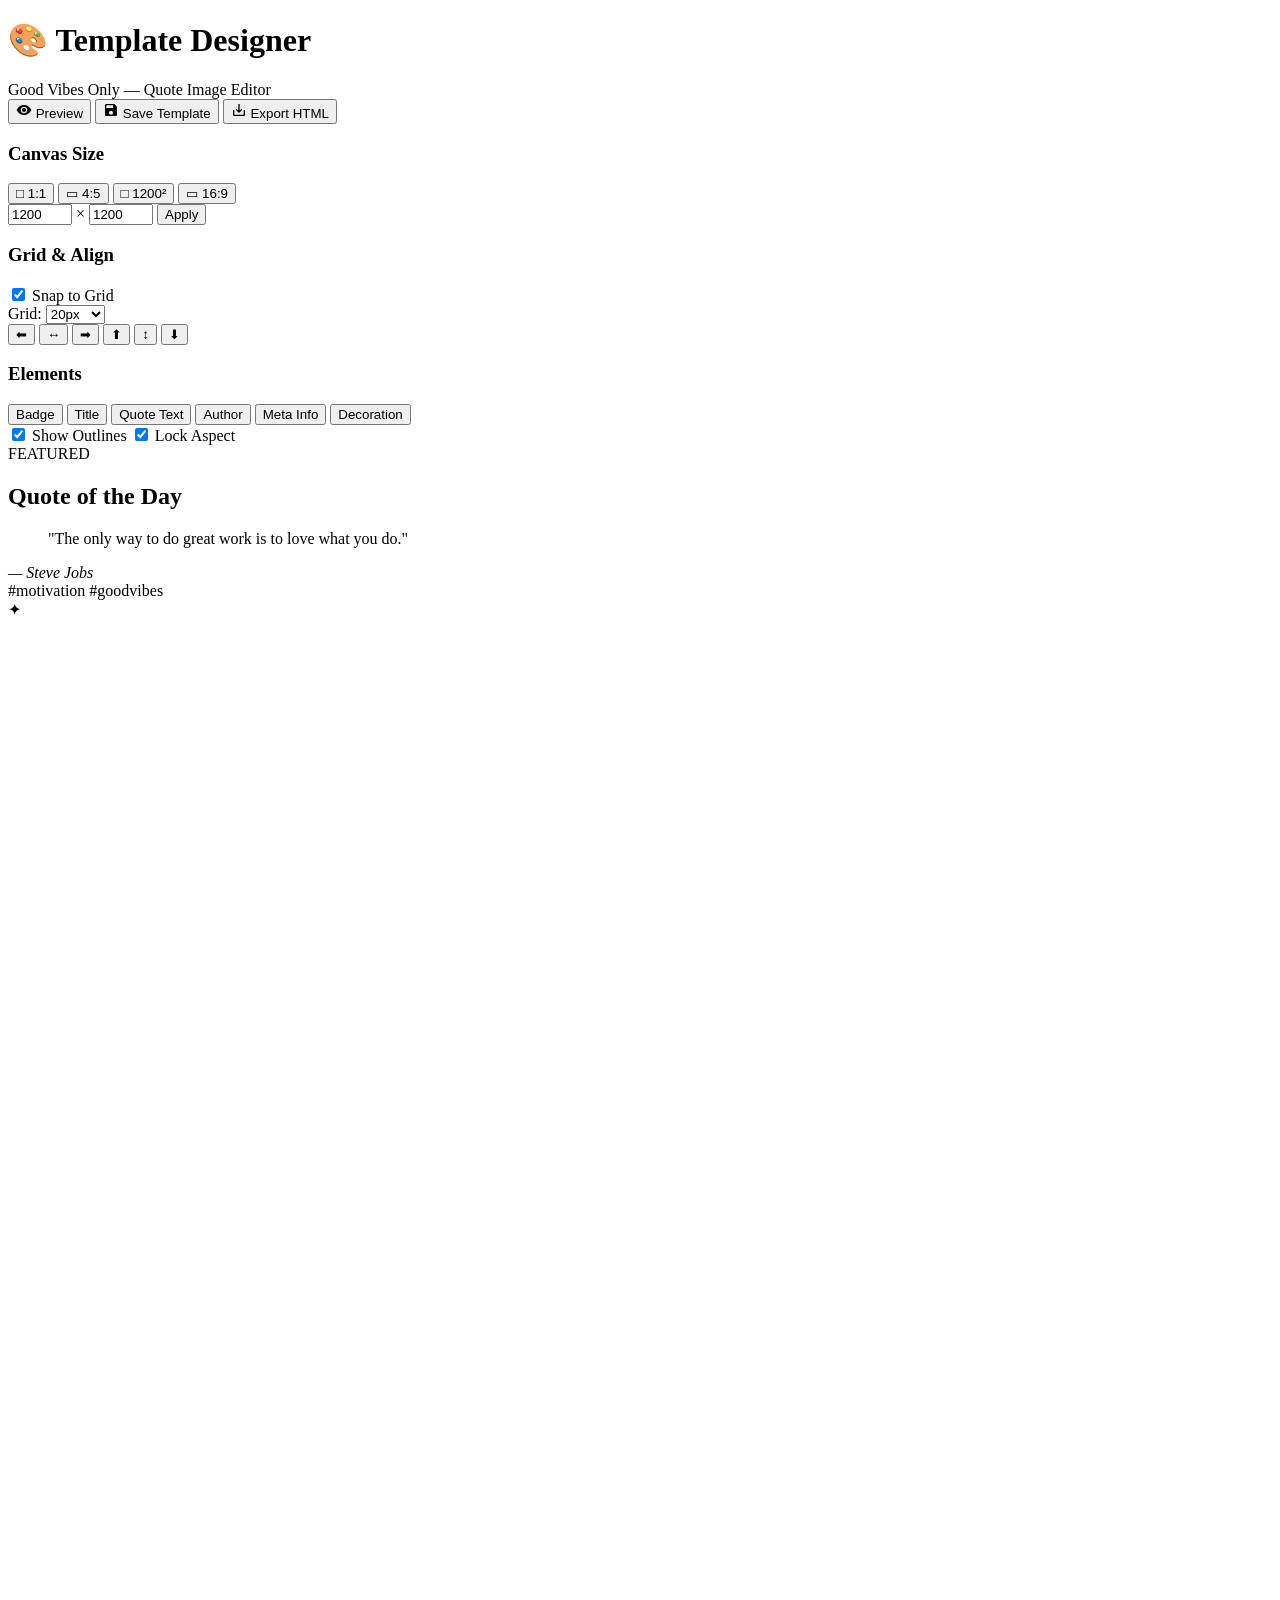
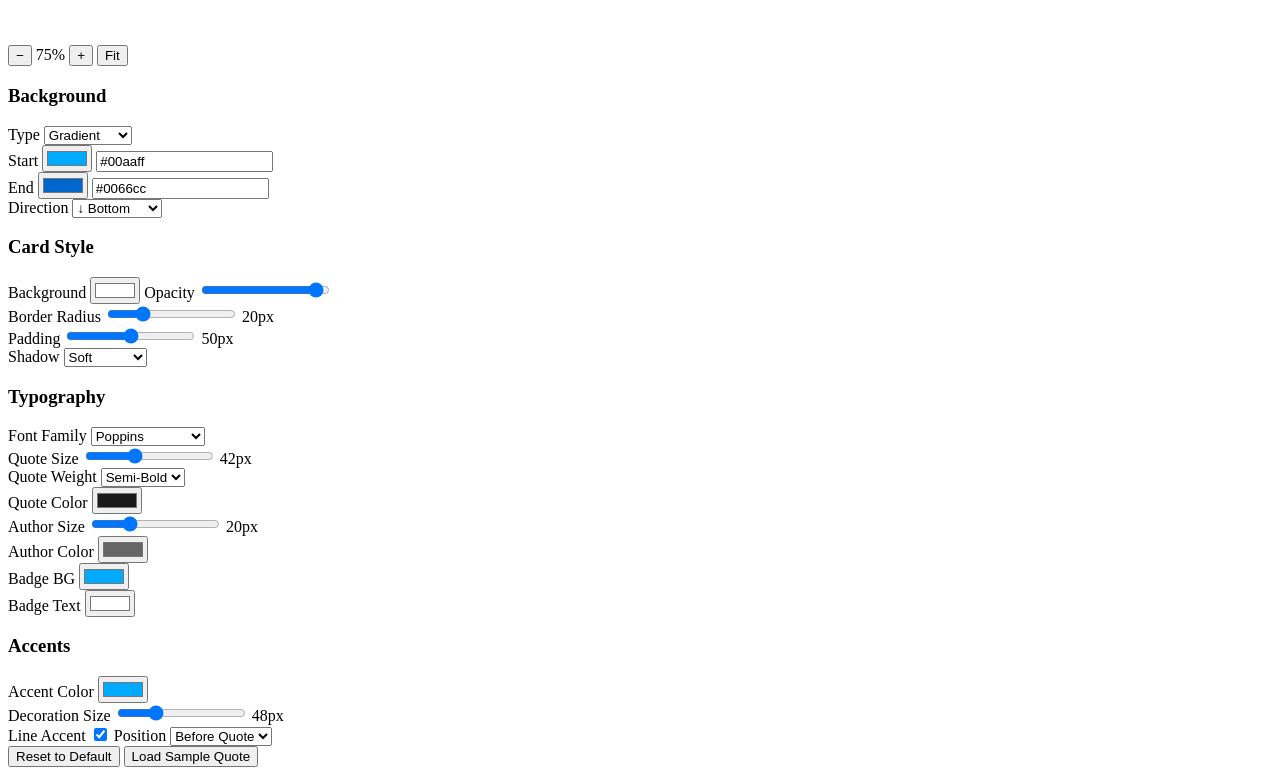
==== qotdedit.html @ 6891e1ef "Add WYSIWYG Template Designer" ====
<!DOCTYPE html>
<html lang="en" data-theme="light">
<head>
    <meta charset="UTF-8">
    <meta name="viewport" content="width=device-width, initial-scale=1.0">
    <title>Quote Image Template Designer | Good Vibes Only</title>
    
    <!-- Fonts -->
    <link href="https://fonts.googleapis.com/css2?family=Poppins:wght@300;400;500;600;700;800;900&family=Inter:wght@300;400;500;600;700&family=Playfair+Display:wght@400;500;600;700;800;900&family=Montserrat:wght@300;400;500;600;700;800&family=Lora:wght@400;500;600;700&family=Raleway:wght@300;400;500;600;700;800&display=swap" rel="stylesheet">
    
    <!-- Editor Styles -->
    <link rel="stylesheet" href="css/qotdedit.css">
</head>
<body class="editor-body">
    <!-- ===== TOP BAR ===== -->
    <header class="editor-header">
        <div class="header-left">
            <h1 class="editor-logo">🎨 Template Designer</h1>
            <span class="editor-subtitle">Good Vibes Only — Quote Image Editor</span>
        </div>
        <div class="header-right">
            <button id="btn-preview" class="btn btn-secondary">
                <svg viewBox="0 0 24 24" width="16" height="16"><path fill="currentColor" d="M12 4.5C7 4.5 2.73 7.61 1 12c1.73 4.39 6 7.5 11 7.5s9.27-3.11 11-7.5c-1.73-4.39-6-7.5-11-7.5zM12 17c-2.76 0-5-2.24-5-5s2.24-5 5-5 5 2.24 5 5-2.24 5-5 5zm0-8c-1.66 0-3 1.34-3 3s1.34 3 3 3 3-1.34 3-3-1.34-3-3-3z"/></svg>
                Preview
            </button>
            <button id="btn-save-template" class="btn btn-primary">
                <svg viewBox="0 0 24 24" width="16" height="16"><path fill="currentColor" d="M17 3H5c-1.11 0-2 .9-2 2v14c0 1.1.89 2 2 2h14c1.1 0 2-.9 2-2V7l-4-4zm-5 16c-1.66 0-3-1.34-3-3s1.34-3 3-3 3 1.34 3 3-1.34 3-3 3zm3-10H5V5h10v4z"/></svg>
                Save Template
            </button>
            <button id="btn-export" class="btn btn-accent">
                <svg viewBox="0 0 24 24" width="16" height="16"><path fill="currentColor" d="M19 12v7H5v-7H3v7c0 1.1.9 2 2 2h14c1.1 0 2-.9 2-2v-7h-2zm-6 .67l2.59-2.58L17 11.5l-5 5-5-5 1.41-1.41L11 12.67V3h2z"/></svg>
                Export HTML
            </button>
        </div>
    </header>

    <!-- ===== MAIN LAYOUT ===== -->
    <main class="editor-layout">
        
        <!-- LEFT TOOLBAR -->
        <aside class="toolbar-left">
            <div class="toolbar-section">
                <h3 class="toolbar-title">Canvas Size</h3>
                <div class="size-presets">
                    <button class="size-btn active" data-w="1080" data-h="1080">□ 1:1</button>
                    <button class="size-btn" data-w="1080" data-h="1350">▭ 4:5</button>
                    <button class="size-btn" data-w="1200" data-h="1200">□ 1200²</button>
                    <button class="size-btn" data-w="1920" data-h="1080">▭ 16:9</button>
                </div>
                <div class="custom-size">
                    <input type="number" id="canvas-w" value="1200" min="400" max="4000">
                    <span>×</span>
                    <input type="number" id="canvas-h" value="1200" min="400" max="4000">
                    <button id="apply-size" class="btn-small">Apply</button>
                </div>
            </div>

            <div class="toolbar-section">
                <h3 class="toolbar-title">Grid & Align</h3>
                <label class="toggle-label">
                    <input type="checkbox" id="snap-grid" checked>
                    <span class="toggle-switch"></span>
                    Snap to Grid
                </label>
                <div class="grid-size">
                    <label>Grid:</label>
                    <select id="grid-size-select">
                        <option value="10">10px</option>
                        <option value="20" selected>20px</option>
                        <option value="50">50px</option>
                        <option value="100">100px</option>
                    </select>
                </div>
                <div class="align-buttons">
                    <button class="align-btn" data-align="left" title="Align Left">⬅</button>
                    <button class="align-btn" data-align="center-h" title="Center Horizontal">↔</button>
                    <button class="align-btn" data-align="right" title="Align Right">➡</button>
                    <button class="align-btn" data-align="top" title="Align Top">⬆</button>
                    <button class="align-btn" data-align="center-v" title="Center Vertical">↕</button>
                    <button class="align-btn" data-align="bottom" title="Align Bottom">⬇</button>
                </div>
            </div>

            <div class="toolbar-section">
                <h3 class="toolbar-title">Elements</h3>
                <div class="element-list">
                    <button class="element-btn active" data-element="badge">Badge</button>
                    <button class="element-btn" data-element="title">Title</button>
                    <button class="element-btn" data-element="quote">Quote Text</button>
                    <button class="element-btn" data-element="author">Author</button>
                    <button class="element-btn" data-element="meta">Meta Info</button>
                    <button class="element-btn" data-element="decoration">Decoration</button>
                </div>
                <label class="toggle-label">
                    <input type="checkbox" id="show-outlines" checked>
                    <span class="toggle-switch"></span>
                    Show Outlines
                </label>
                <label class="toggle-label">
                    <input type="checkbox" id="lock-aspect" checked>
                    <span class="toggle-switch"></span>
                    Lock Aspect
                </label>
            </div>
        </aside>

        <!-- CANVAS AREA -->
        <section class="canvas-area">
            <div class="canvas-wrapper" id="canvas-wrapper">
                <div class="grid-overlay" id="grid-overlay"></div>
                <div class="design-canvas" id="design-canvas" style="width: 1200px; height: 1200px;">
                    
                    <!-- Background Layer -->
                    <div class="bg-layer" id="bg-layer"></div>
                    
                    <!-- Card Container -->
                    <div class="card-container" id="card-container" style="left: 60px; top: 60px; width: 1080px; height: 1080px;">
                        
                        <!-- Badge Element -->
                        <div class="editable-element element-badge" id="el-badge" data-element="badge" style="left: 40px; top: 40px;">
                            <span class="badge-text" contenteditable="true">FEATURED</span>
                        </div>
                        
                        <!-- Title Element -->
                        <div class="editable-element element-title" id="el-title" data-element="title" style="left: 40px; top: 100px;">
                            <h2 class="title-text" contenteditable="true">Quote of the Day</h2>
                        </div>
                        
                        <!-- Quote Text Element -->
                        <div class="editable-element element-quote" id="el-quote" data-element="quote" style="left: 60px; top: 200px; width: 960px;">
                            <blockquote class="quote-text" contenteditable="true">"The only way to do great work is to love what you do."</blockquote>
                        </div>
                        
                        <!-- Author Element -->
                        <div class="editable-element element-author" id="el-author" data-element="author" style="left: 60px; bottom: 200px;">
                            <cite class="author-text" contenteditable="true">— Steve Jobs</cite>
                        </div>
                        
                        <!-- Meta Info Element -->
                        <div class="editable-element element-meta" id="el-meta" data-element="meta" style="left: 60px; bottom: 120px;">
                            <span class="meta-text" contenteditable="true">#motivation #goodvibes</span>
                        </div>
                        
                        <!-- Decoration Element -->
                        <div class="editable-element element-decoration" id="el-decoration" data-element="decoration" style="right: 40px; bottom: 40px;">
                            <span class="deco-text" contenteditable="true">✦</span>
                        </div>
                    </div>
                </div>
            </div>
            
            <!-- Zoom Controls -->
            <div class="zoom-controls">
                <button id="zoom-out" class="zoom-btn">−</button>
                <span id="zoom-level">75%</span>
                <button id="zoom-in" class="zoom-btn">+</button>
                <button id="zoom-fit" class="zoom-btn small">Fit</button>
            </div>
        </section>

        <!-- RIGHT PANEL - PROPERTIES -->
        <aside class="properties-panel">
            <div class="panel-section">
                <h3 class="panel-title">Background</h3>
                <div class="prop-group">
                    <label>Type</label>
                    <select id="bg-type">
                        <option value="solid">Solid Color</option>
                        <option value="gradient" selected>Gradient</option>
                        <option value="image">Image</option>
                    </select>
                </div>
                <div class="prop-group bg-solid-group" style="display:none;">
                    <label>Color</label>
                    <input type="color" id="bg-color" value="#00aaff">
                </div>
                <div class="prop-group bg-gradient-group">
                    <div class="gradient-row">
                        <label>Start</label>
                        <input type="color" id="grad-start" value="#00aaff">
                        <input type="text" id="grad-start-hex" value="#00aaff" class="hex-input">
                    </div>
                    <div class="gradient-row">
                        <label>End</label>
                        <input type="color" id="grad-end" value="#0066cc">
                        <input type="text" id="grad-end-hex" value="#0066cc" class="hex-input">
                    </div>
                    <div class="gradient-row">
                        <label>Direction</label>
                        <select id="grad-direction">
                            <option value="180deg" selected>↓ Bottom</option>
                            <option value="0deg">↑ Top</option>
                            <option value="90deg">→ Right</option>
                            <option value="270deg">← Left</option>
                            <option value="135deg">↘ Diagonal</option>
                            <option value="45deg">↗ Diagonal</option>
                            <option value="radial">◉ Radial</option>
                        </select>
                    </div>
                </div>
            </div>

            <div class="panel-section">
                <h3 class="panel-title">Card Style</h3>
                <div class="prop-group">
                    <label>Background</label>
                    <input type="color" id="card-bg" value="#ffffff">
                    <label class="small-label">Opacity</label>
                    <input type="range" id="card-opacity" min="0" max="100" value="95">
                </div>
                <div class="prop-group">
                    <label>Border Radius</label>
                    <input type="range" id="card-radius" min="0" max="80" value="20">
                    <span class="range-value" id="card-radius-val">20px</span>
                </div>
                <div class="prop-group">
                    <label>Padding</label>
                    <input type="range" id="card-padding" min="0" max="100" value="50">
                    <span class="range-value" id="card-padding-val">50px</span>
                </div>
                <div class="prop-group">
                    <label>Shadow</label>
                    <select id="card-shadow">
                        <option value="none">None</option>
                        <option value="0 10px 40px rgba(0,0,0,0.15)" selected>Soft</option>
                        <option value="0 20px 60px rgba(0,0,0,0.25)">Strong</option>
                        <option value="0 4px 20px rgba(0,0,0,0.1)">Subtle</option>
                        <option value="0 0 0 4px rgba(0,170,255,0.3)">Glow Blue</option>
                        <option value="inset 0 2px 10px rgba(0,0,0,0.1)">Inset</option>
                    </select>
                </div>
            </div>

            <div class="panel-section">
                <h3 class="panel-title">Typography</h3>
                <div class="prop-group">
                    <label>Font Family</label>
                    <select id="font-family">
                        <option value="'Poppins', sans-serif" selected>Poppins</option>
                        <option value="'Inter', sans-serif">Inter</option>
                        <option value="'Playfair Display', serif">Playfair Display</option>
                        <option value="'Montserrat', sans-serif">Montserrat</option>
                        <option value="'Lora', serif">Lora</option>
                        <option value="'Raleway', sans-serif">Raleway</option>
                    </select>
                </div>
                
                <!-- Quote Text Props -->
                <div class="prop-group">
                    <label>Quote Size</label>
                    <input type="range" id="quote-size" min="24" max="72" value="42">
                    <span class="range-value" id="quote-size-val">42px</span>
                </div>
                <div class="prop-group">
                    <label>Quote Weight</label>
                    <select id="quote-weight">
                        <option value="300">Light</option>
                        <option value="400">Regular</option>
                        <option value="500">Medium</option>
                        <option value="600" selected>Semi-Bold</option>
                        <option value="700">Bold</option>
                        <option value="800">Extra Bold</option>
                    </select>
                </div>
                <div class="prop-group">
                    <label>Quote Color</label>
                    <input type="color" id="quote-color" value="#1a1a1a">
                </div>
                
                <!-- Author Props -->
                <div class="prop-group">
                    <label>Author Size</label>
                    <input type="range" id="author-size" min="14" max="36" value="20">
                    <span class="range-value" id="author-size-val">20px</span>
                </div>
                <div class="prop-group">
                    <label>Author Color</label>
                    <input type="color" id="author-color" value="#666666">
                </div>
                
                <!-- Badge Props -->
                <div class="prop-group">
                    <label>Badge BG</label>
                    <input type="color" id="badge-bg" value="#00aaff">
                </div>
                <div class="prop-group">
                    <label>Badge Text</label>
                    <input type="color" id="badge-color" value="#ffffff">
                </div>
            </div>

            <div class="panel-section">
                <h3 class="panel-title">Accents</h3>
                <div class="prop-group">
                    <label>Accent Color</label>
                    <input type="color" id="accent-color" value="#00aaff">
                </div>
                <div class="prop-group">
                    <label>Decoration Size</label>
                    <input type="range" id="deco-size" min="20" max="120" value="48">
                    <span class="range-value" id="deco-size-val">48px</span>
                </div>
                <div class="prop-group">
                    <label>Line Accent</label>
                    <input type="checkbox" id="show-line" checked>
                    <label class="small-label">Position</label>
                    <select id="line-position">
                        <option value="before" selected>Before Quote</option>
                        <option value="after">After Quote</option>
                        <option value="none">Hidden</option>
                    </select>
                </div>
            </div>

            <div class="panel-section actions-section">
                <button id="btn-reset" class="btn btn-outline btn-block">Reset to Default</button>
                <button id="btn-load-sample" class="btn btn-outline btn-block">Load Sample Quote</button>
            </div>
        </aside>
    </main>

    <!-- Toast Notification -->
    <div class="toast-notification" id="toast">
        <span id="toast-msg"></span>
    </div>

    <!-- Preview Modal -->
    <div class="modal-overlay" id="preview-modal" style="display:none;">
        <div class="modal-content">
            <div class="modal-header">
                <h3>Template Preview</h3>
                <button class="modal-close" id="close-preview">&times;</button>
            </div>
            <div class="modal-body" id="preview-container"></div>
            <div class="modal-footer">
                <button id="download-preview" class="btn btn-primary">Download as PNG</button>
            </div>
        </div>
    </div>

    <!-- Scripts -->
    <script src="js/qotdedit.js"></script>
</body>
</html>
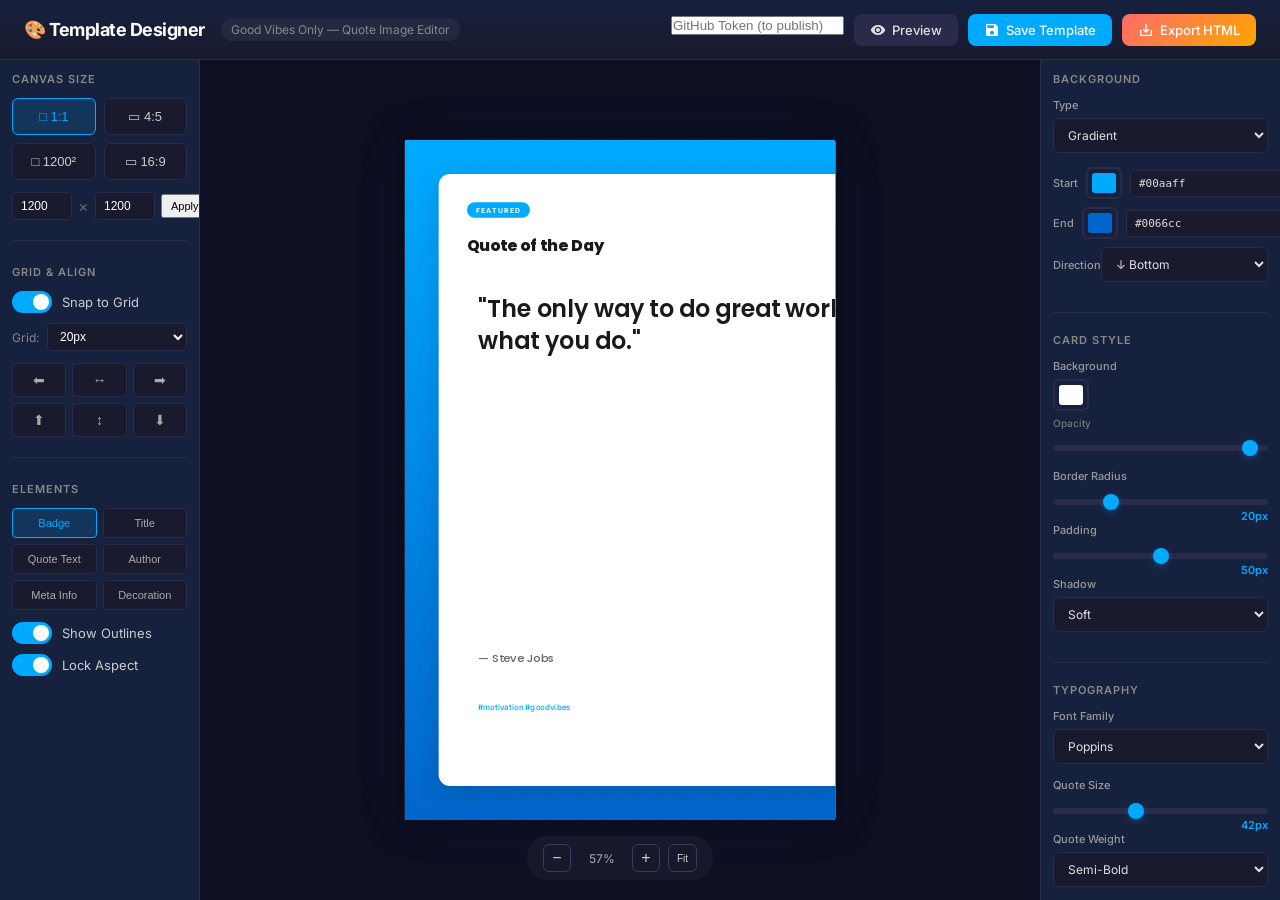
==== commit 1f968da8: "Add GitHub token input for publishing" ====
--- a/qotdedit.html
+++ b/qotdedit.html
@@ -19,6 +19,9 @@
             <span class="editor-subtitle">Good Vibes Only — Quote Image Editor</span>
         </div>
         <div class="header-right">
+            <div class="token-input-wrapper" title="Enter GitHub PAT to publish template for ALL visitors">
+                <input type="password" id="github-token" placeholder="GitHub Token (to publish)" class="token-input">
+            </div>
             <button id="btn-preview" class="btn btn-secondary">
                 <svg viewBox="0 0 24 24" width="16" height="16"><path fill="currentColor" d="M12 4.5C7 4.5 2.73 7.61 1 12c1.73 4.39 6 7.5 11 7.5s9.27-3.11 11-7.5c-1.73-4.39-6-7.5-11-7.5zM12 17c-2.76 0-5-2.24-5-5s2.24-5 5-5 5 2.24 5 5-2.24 5-5 5zm0-8c-1.66 0-3 1.34-3 3s1.34 3 3 3 3-1.34 3-3-1.34-3-3-3z"/></svg>
                 Preview
--- a/css/qotdedit.css
+++ b/css/qotdedit.css
@@ -0,0 +1,681 @@
+/* ============================================
+   QOTD Template Designer — Editor Styles
+   Professional WYSIWYG Interface
+   ============================================ */
+
+/* ===== CSS RESET & BASE ===== */
+*, *::before, *::after {
+    box-sizing: border-box;
+    margin: 0;
+    padding: 0;
+}
+
+.editor-body {
+    font-family: 'Inter', -apple-system, BlinkMacSystemFont, sans-serif;
+    background: #1a1a2e;
+    color: #e0e0e0;
+    min-height: 100vh;
+    overflow: hidden;
+}
+
+/* ===== HEADER ===== */
+.editor-header {
+    display: flex;
+    justify-content: space-between;
+    align-items: center;
+    padding: 12px 24px;
+    background: linear-gradient(180deg, #16213e 0%, #1a1a2e 100%);
+    border-bottom: 1px solid #2a2a4a;
+    height: 60px;
+}
+
+.header-left {
+    display: flex;
+    align-items: center;
+    gap: 16px;
+}
+
+.editor-logo {
+    font-size: 18px;
+    font-weight: 700;
+    color: #fff;
+    letter-spacing: -0.5px;
+}
+
+.editor-subtitle {
+    font-size: 12px;
+    color: #888;
+    background: rgba(255,255,255,0.05);
+    padding: 4px 10px;
+    border-radius: 12px;
+}
+
+.header-right {
+    display: flex;
+    gap: 10px;
+}
+
+/* ===== BUTTONS ===== */
+.btn {
+    display: inline-flex;
+    align-items: center;
+    gap: 6px;
+    padding: 8px 16px;
+    border: none;
+    border-radius: 8px;
+    font-family: inherit;
+    font-size: 13px;
+    font-weight: 500;
+    cursor: pointer;
+    transition: all 0.15s ease;
+}
+
+.btn-primary {
+    background: #00aaff;
+    color: #fff;
+}
+.btn-primary:hover { background: #0090dd; }
+
+.btn-secondary {
+    background: #2a2a4a;
+    color: #e0e0e0;
+}
+.btn-secondary:hover { background: #3a3a5a; }
+
+.btn-accent {
+    background: linear-gradient(135deg, #ff6b6b 0%, #ffa500 100%);
+    color: #fff;
+}
+.btn-accent:hover { opacity: 0.9; }
+
+.btn-outline {
+    background: transparent;
+    border: 1px solid #3a3a5a;
+    color: #e0e0e0;
+}
+.btn-outline:hover { 
+    background: rgba(255,255,255,0.05);
+    border-color: #5a5a7a;
+}
+
+.btn-block { width: 100%; justify-content: center; }
+.btn-small { padding: 4px 8px; font-size: 11px; }
+
+/* ===== MAIN LAYOUT ===== */
+.editor-layout {
+    display: grid;
+    grid-template-columns: 240px 1fr 280px;
+    height: calc(100vh - 60px);
+}
+
+/* ===== TOOLBAR LEFT ===== */
+.toolbar-left {
+    background: #16213e;
+    border-right: 1px solid #2a2a4a;
+    padding: 16px;
+    overflow-y: auto;
+}
+
+.toolbar-section {
+    margin-bottom: 24px;
+    padding-bottom: 20px;
+    border-bottom: 1px solid #2a2a4a;
+}
+.toolbar-section:last-child { border-bottom: none; margin-bottom: 0; }
+
+.toolbar-title {
+    font-size: 11px;
+    text-transform: uppercase;
+    letter-spacing: 1px;
+    color: #888;
+    margin-bottom: 12px;
+    font-weight: 600;
+}
+
+/* Size Presets */
+.size-presets {
+    display: grid;
+    grid-template-columns: repeat(2, 1fr);
+    gap: 8px;
+    margin-bottom: 12px;
+}
+
+.size-btn {
+    padding: 10px;
+    background: #1a1a2e;
+    border: 1px solid #2a2a4a;
+    border-radius: 6px;
+    color: #ccc;
+    font-size: 13px;
+    cursor: pointer;
+    transition: all 0.15s ease;
+}
+.size-btn:hover { border-color: #00aaff; }
+.size-btn.active {
+    background: rgba(0,170,255,0.15);
+    border-color: #00aaff;
+    color: #00aaff;
+}
+
+.custom-size {
+    display: flex;
+    align-items: center;
+    gap: 6px;
+}
+.custom-size input[type="number"] {
+    width: 60px;
+    padding: 6px 8px;
+    background: #1a1a2e;
+    border: 1px solid #2a2a4a;
+    border-radius: 4px;
+    color: #fff;
+    font-size: 12px;
+}
+.custom-size span { color: #666; }
+
+/* Toggle Switch */
+.toggle-label {
+    display: flex;
+    align-items: center;
+    gap: 10px;
+    font-size: 13px;
+    color: #ccc;
+    cursor: pointer;
+    margin-bottom: 10px;
+}
+.toggle-label input { display: none; }
+
+.toggle-switch {
+    width: 40px;
+    height: 22px;
+    background: #2a2a4a;
+    border-radius: 11px;
+    position: relative;
+    transition: background 0.2s;
+}
+.toggle-switch::after {
+    content: '';
+    position: absolute;
+    width: 16px;
+    height: 16px;
+    background: #fff;
+    border-radius: 50%;
+    top: 3px;
+    left: 3px;
+    transition: transform 0.2s;
+}
+input:checked + .toggle-switch { background: #00aaff; }
+input:checked + .toggle-switch::after { transform: translateX(18px); }
+
+.grid-size {
+    display: flex;
+    align-items: center;
+    gap: 8px;
+    margin-bottom: 12px;
+    font-size: 12px;
+    color: #888;
+}
+.grid-size select {
+    flex: 1;
+    padding: 5px 8px;
+    background: #1a1a2e;
+    border: 1px solid #2a2a4a;
+    border-radius: 4px;
+    color: #fff;
+    font-size: 12px;
+}
+
+/* Align Buttons */
+.align-buttons {
+    display: grid;
+    grid-template-columns: repeat(3, 1fr);
+    gap: 6px;
+}
+.align-btn {
+    padding: 8px;
+    background: #1a1a2e;
+    border: 1px solid #2a2a4a;
+    border-radius: 4px;
+    color: #aaa;
+    font-size: 14px;
+    cursor: pointer;
+    transition: all 0.15s;
+}
+.align-btn:hover { 
+    background: rgba(0,170,255,0.1); 
+    border-color: #00aaff;
+    color: #00aaff;
+}
+
+/* Element List */
+.element-list {
+    display: grid;
+    grid-template-columns: repeat(2, 1fr);
+    gap: 6px;
+    margin-bottom: 12px;
+}
+.element-btn {
+    padding: 8px;
+    background: #1a1a2e;
+    border: 1px solid #2a2a4a;
+    border-radius: 4px;
+    color: #aaa;
+    font-size: 11px;
+    cursor: pointer;
+    transition: all 0.15s;
+}
+.element-btn:hover { border-color: #5a5a7a; }
+.element-btn.active {
+    background: rgba(0,170,255,0.15);
+    border-color: #00aaff;
+    color: #00aaff;
+}
+
+/* ===== CANVAS AREA ===== */
+.canvas-area {
+    background: #0f0f23;
+    display: flex;
+    align-items: center;
+    justify-content: center;
+    position: relative;
+    overflow: hidden;
+    padding: 40px;
+}
+
+.canvas-wrapper {
+    position: relative;
+    box-shadow: 0 0 60px rgba(0,0,0,0.5), 0 0 120px rgba(0,170,255,0.05);
+    border-radius: 4px;
+    overflow: hidden;
+    transform-origin: center center;
+    transition: transform 0.2s ease;
+}
+
+/* Grid Overlay */
+.grid-overlay {
+    position: absolute;
+    inset: 0;
+    pointer-events: none;
+    z-index: 1;
+    opacity: 0.15;
+    background-image: 
+        linear-gradient(rgba(255,255,255,0.08) 1px, transparent 1px),
+        linear-gradient(90deg, rgba(255,255,255,0.08) 1px, transparent 1px);
+    background-size: 20px 20px;
+}
+
+/* Design Canvas */
+.design-canvas {
+    position: relative;
+    background: #ffffff;
+    overflow: hidden;
+}
+
+/* Background Layer */
+.bg-layer {
+    position: absolute;
+    inset: 0;
+    background: linear-gradient(180deg, #00aaff 0%, #0066cc 100%);
+    z-index: 0;
+}
+
+/* Card Container */
+.card-container {
+    position: absolute;
+    background: rgba(255,255,255,0.95);
+    border-radius: 20px;
+    box-shadow: 0 10px 40px rgba(0,0,0,0.15);
+    z-index: 2;
+}
+
+/* Editable Elements */
+.editable-element {
+    position: absolute;
+    cursor: move;
+    user-select: none;
+    z-index: 10;
+    padding: 8px;
+    border: 2px dashed transparent;
+    transition: border-color 0.15s;
+}
+.editable-element:hover,
+.editable-element.selected {
+    border-color: #00aaff;
+    background: rgba(0,170,255,0.03);
+}
+.editable-element.dragging {
+    opacity: 0.7;
+    z-index: 100;
+    border-style: solid;
+    border-color: #ffa500;
+}
+
+/* Resize Handles */
+.editable-element::before,
+.editable-element::after {
+    content: '';
+    position: absolute;
+    width: 10px;
+    height: 10px;
+    background: #00aaff;
+    border: 2px solid #fff;
+    border-radius: 50%;
+    bottom: -5px;
+    right: -5px;
+    cursor: se-resize;
+    opacity: 0;
+    transition: opacity 0.15s;
+}
+.editable-element.selected::before,
+.editable-element.selected::after { opacity: 1; }
+.editable-element::after {
+    bottom: auto;
+    top: -5px;
+    right: auto;
+    left: -5px;
+    cursor: nw-resize;
+}
+
+/* Element Types */
+.element-badge { z-index: 15; }
+.badge-text {
+    display: inline-block;
+    background: #00aaff;
+    color: #fff;
+    padding: 6px 16px;
+    border-radius: 20px;
+    font-size: 12px;
+    font-weight: 700;
+    letter-spacing: 2px;
+    text-transform: uppercase;
+}
+
+.element-title .title-text {
+    font-family: 'Poppins', sans-serif;
+    font-size: 28px;
+    font-weight: 800;
+    color: #1a1a1a;
+    line-height: 1.2;
+    outline: none;
+}
+
+.element-quote .quote-text {
+    font-family: 'Poppins', sans-serif;
+    font-size: 42px;
+    font-weight: 600;
+    color: #1a1a1a;
+    line-height: 1.35;
+    outline: none;
+    word-wrap: break-word;
+}
+
+.element-author .author-text {
+    font-family: 'Inter', sans-serif;
+    font-size: 20px;
+    font-weight: 500;
+    color: #666666;
+    font-style: normal;
+    outline: none;
+}
+
+.element-meta .meta-text {
+    font-family: 'Inter', sans-serif;
+    font-size: 14px;
+    font-weight: 500;
+    color: #00aaff;
+    outline: none;
+}
+
+.element-decoration .deco-text {
+    font-size: 48px;
+    color: rgba(0,170,255,0.3);
+    outline: none;
+}
+
+/* Zoom Controls */
+.zoom-controls {
+    position: absolute;
+    bottom: 20px;
+    left: 50%;
+    transform: translateX(-50%);
+    display: flex;
+    align-items: center;
+    gap: 8px;
+    background: rgba(26,26,46,0.9);
+    padding: 8px 16px;
+    border-radius: 20px;
+    backdrop-filter: blur(10px);
+}
+.zoom-btn {
+    width: 28px;
+    height: 28px;
+    background: transparent;
+    border: 1px solid #3a3a5a;
+    border-radius: 6px;
+    color: #ccc;
+    font-size: 16px;
+    cursor: pointer;
+}
+.zoom-btn:hover { background: #2a2a4a; color: #fff; }
+.zoom-btn.small { font-size: 10px; width: auto; padding: 0 8px; }
+#zoom-level { 
+    min-width: 45px; 
+    text-align: center; 
+    font-size: 12px; 
+    color: #aaa;
+}
+
+/* ===== PROPERTIES PANEL ===== */
+.properties-panel {
+    background: #16213e;
+    border-left: 1px solid #2a2a4a;
+    padding: 16px;
+    overflow-y: auto;
+}
+
+.panel-section {
+    margin-bottom: 20px;
+    padding-bottom: 16px;
+    border-bottom: 1px solid #2a2a4a;
+}
+.panel-section:last-child { border-bottom: none; }
+
+.panel-title {
+    font-size: 11px;
+    text-transform: uppercase;
+    letter-spacing: 1px;
+    color: #888;
+    margin-bottom: 12px;
+    font-weight: 600;
+}
+
+.prop-group {
+    margin-bottom: 14px;
+}
+.prop-group label {
+    display: block;
+    font-size: 11px;
+    color: #999;
+    margin-bottom: 6px;
+    font-weight: 500;
+}
+.small-label {
+    font-size: 10px !important;
+    color: #777 !important;
+    margin-top: 6px !important;
+}
+
+.prop-group input[type="color"] {
+    width: 36px;
+    height: 32px;
+    border: 2px solid #2a2a4a;
+    border-radius: 6px;
+    cursor: pointer;
+    background: transparent;
+    padding: 2px;
+}
+.prop-group input[type="color"]::-webkit-color-swatch-wrapper { padding: 2px; }
+.prop-group input[type="color"]::-webkit-color-swatch { border: none; border-radius: 3px; }
+
+.prop-group select {
+    width: 100%;
+    padding: 8px 10px;
+    background: #1a1a2e;
+    border: 1px solid #2a2a4a;
+    border-radius: 6px;
+    color: #e0e0e0;
+    font-size: 12px;
+    font-family: inherit;
+    cursor: pointer;
+}
+.prop-group select:focus { border-color: #00aaff; outline: none; }
+
+.prop-group input[type="range"] {
+    width: 100%;
+    height: 6px;
+    -webkit-appearance: none;
+    background: #2a2a4a;
+    border-radius: 3px;
+    outline: none;
+}
+.prop-group input[type="range"]::-webkit-slider-thumb {
+    -webkit-appearance: none;
+    width: 16px;
+    height: 16px;
+    background: #00aaff;
+    border-radius: 50%;
+    cursor: pointer;
+    box-shadow: 0 2px 6px rgba(0,170,255,0.3);
+}
+
+.range-value {
+    float: right;
+    font-size: 11px;
+    color: #00aaff;
+    font-weight: 600;
+}
+
+.gradient-row {
+    display: flex;
+    align-items: center;
+    gap: 8px;
+    margin-bottom: 8px;
+}
+.gradient-row label { 
+    width: 40px; 
+    font-size: 11px !important; 
+    margin-bottom: 0 !important;
+}
+.gradient-row input[type="color"] { flex-shrink: 0; }
+.hex-input {
+    flex: 1;
+    padding: 6px 8px;
+    background: #1a1a2e;
+    border: 1px solid #2a2a4a;
+    border-radius: 4px;
+    color: #e0e0e0;
+    font-size: 11px;
+    font-family: monospace;
+}
+
+.actions-section {
+    display: flex;
+    flex-direction: column;
+    gap: 8px;
+}
+
+/* ===== TOAST NOTIFICATION ===== */
+.toast-notification {
+    position: fixed;
+    bottom: 30px;
+    left: 50%;
+    transform: translateX(-50%) translateY(100px);
+    background: #16213e;
+    border: 1px solid #00aaff;
+    color: #fff;
+    padding: 12px 24px;
+    border-radius: 10px;
+    font-size: 13px;
+    z-index: 10000;
+    transition: transform 0.3s ease;
+    box-shadow: 0 10px 40px rgba(0,170,255,0.2);
+}
+.toast-notification.show { transform: translateX(-50%) translateY(0); }
+
+/* ===== MODAL ===== */
+.modal-overlay {
+    position: fixed;
+    inset: 0;
+    background: rgba(0,0,0,0.85);
+    z-index: 10000;
+    display: flex;
+    align-items: center;
+    justify-content: center;
+    backdrop-filter: blur(8px);
+}
+.modal-content {
+    background: #1a1a2e;
+    border-radius: 16px;
+    max-width: 90vw;
+    max-height: 90vh;
+    overflow: hidden;
+    border: 1px solid #2a2a4a;
+}
+.modal-header {
+    display: flex;
+    justify-content: space-between;
+    align-items: center;
+    padding: 16px 20px;
+    border-bottom: 1px solid #2a2a4a;
+}
+.modal-header h3 { color: #fff; font-size: 16px; }
+.modal-close {
+    background: none;
+    border: none;
+    color: #888;
+    font-size: 24px;
+    cursor: pointer;
+    line-height: 1;
+}
+.modal-close:hover { color: #fff; }
+.modal-body {
+    padding: 20px;
+    display: flex;
+    justify-content: center;
+    overflow: auto;
+    max-height: 70vh;
+}
+.modal-footer {
+    padding: 16px 20px;
+    border-top: 1px solid #2a2a4a;
+    display: flex;
+    justify-content: flex-end;
+}
+
+/* ===== RESPONSIVE ===== */
+@media (max-width: 1400px) {
+    .editor-layout { grid-template-columns: 200px 1fr 240px; }
+    .toolbar-left, .properties-panel { padding: 12px; }
+}
+
+@media (max-width: 1100px) {
+    .editor-layout {
+        grid-template-columns: 1fr;
+        grid-template-rows: auto 1fr auto;
+    }
+    .toolbar-left {
+        flex-direction: row;
+        flex-wrap: wrap;
+        gap: 16px;
+        border-right: none;
+        border-bottom: 1px solid #2a2a4a;
+        overflow-x: auto;
+    }
+    .toolbar-section { border-bottom: none; margin-bottom: 0; padding-bottom: 0; }
+    .properties-panel {
+        order: -1;
+        border-left: none;
+        border-top: 1px solid #2a2a4a;
+        max-height: 200px;
+    }
+}
